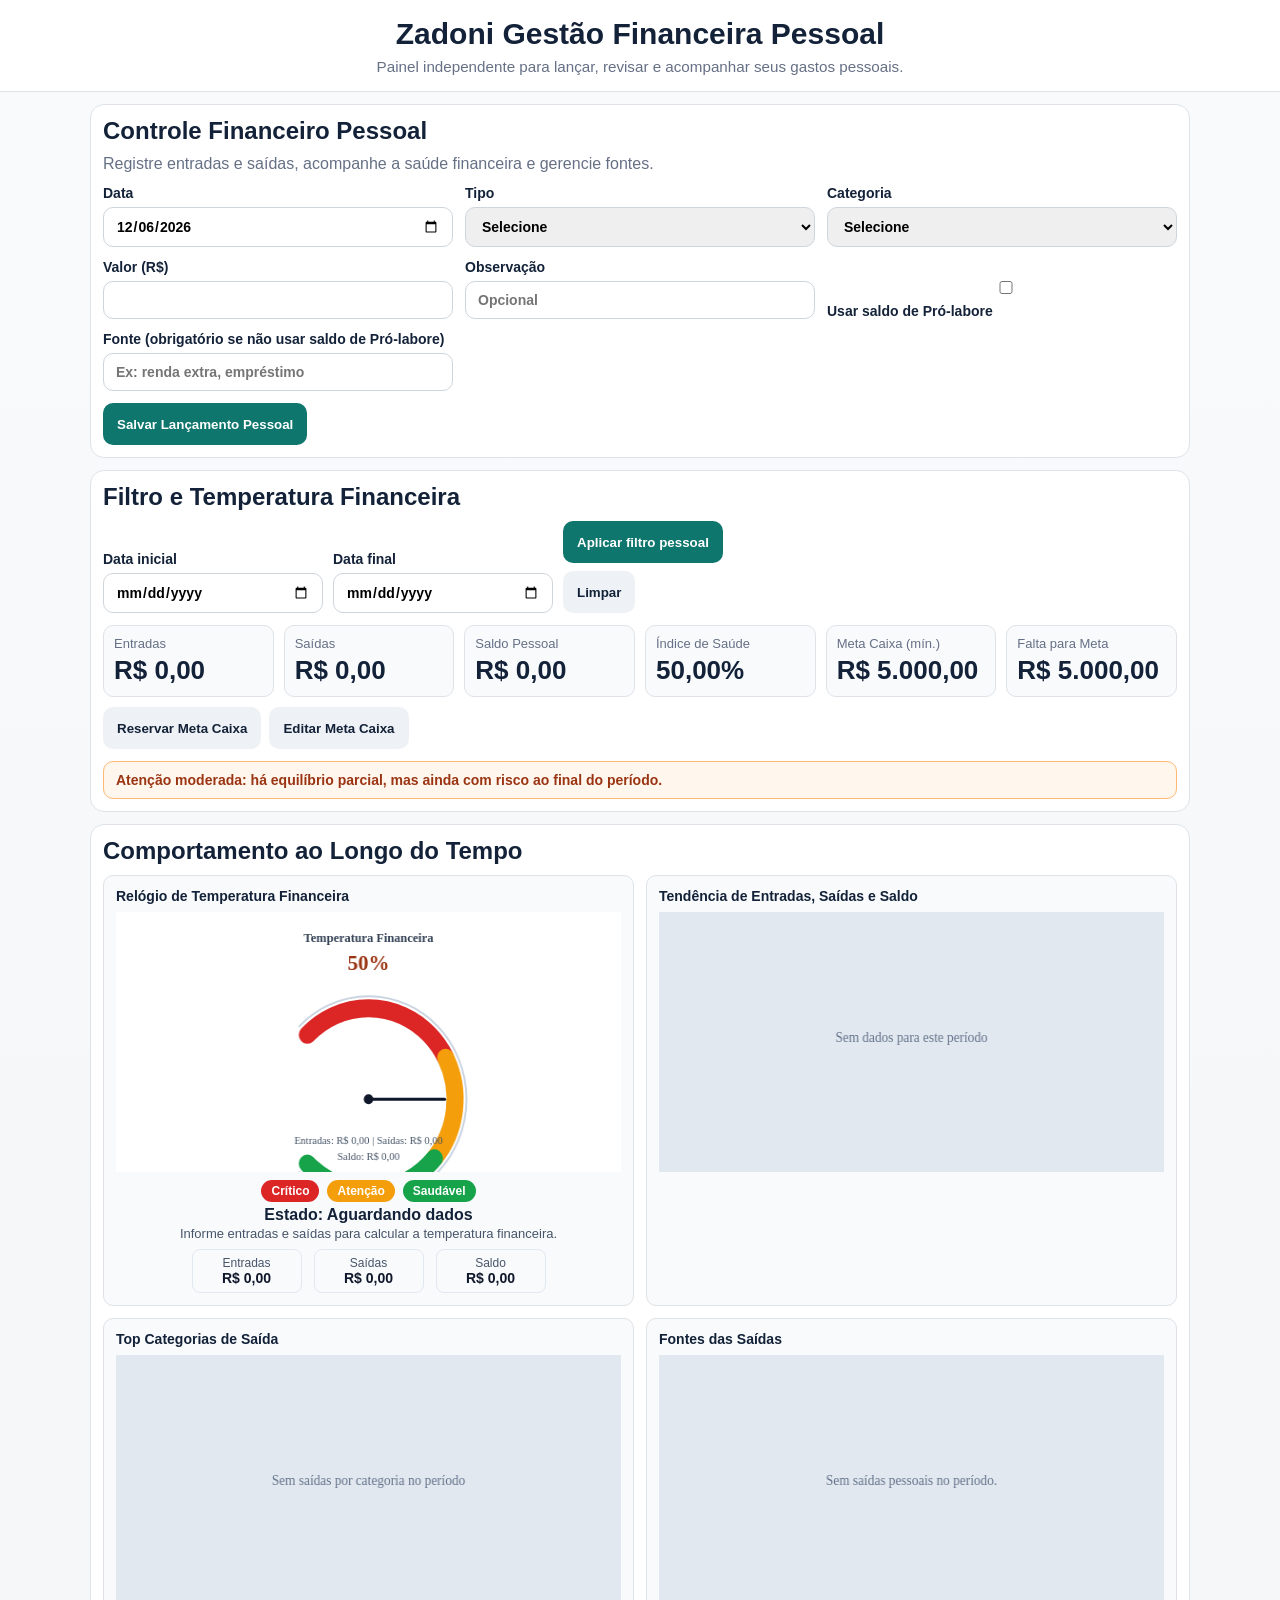
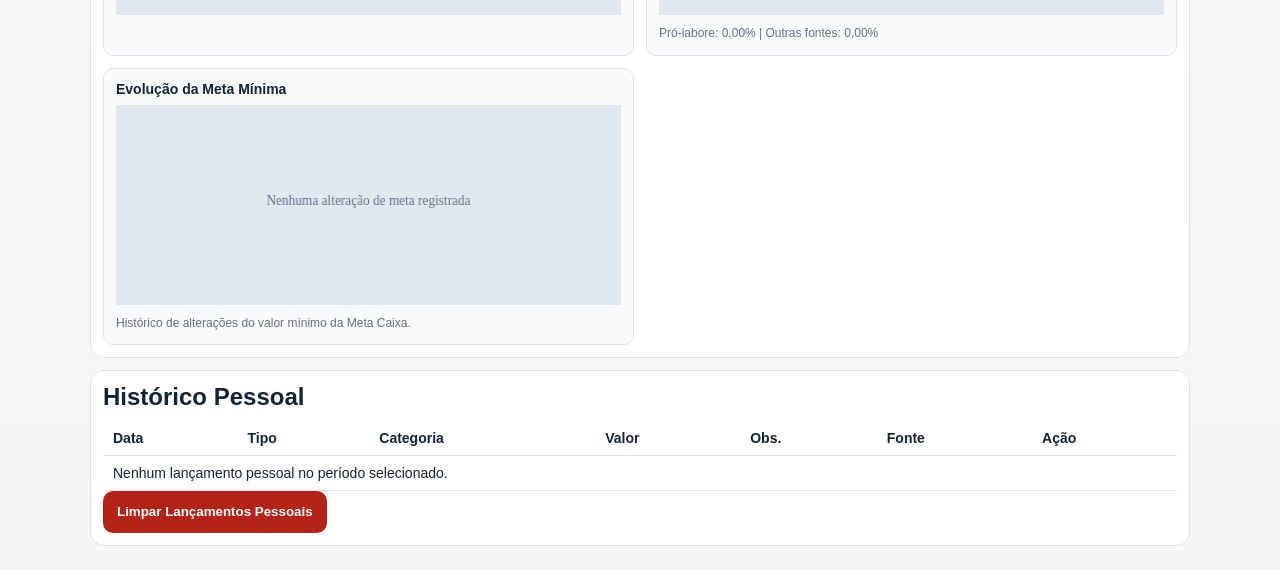
==== docs/index.html @ 17127ddf "Add new expense categories" ====
<!DOCTYPE html>
<html lang="pt-BR">
<head>
  <meta charset="UTF-8" />
  <meta name="viewport" content="width=device-width, initial-scale=1.0" />
  <title>Zadoni Gestão Financeira Pessoal</title>
  <link rel="stylesheet" href="style.css" />
  <script src="modules/calc.js" defer></script>
  <script src="modules/data.js" defer></script>
  <script src="modules/ui.js" defer></script>
  <script src="app.js" defer></script>
</head>
<body>
  <header class="topbar no-print">
    <h1>Zadoni Gestão Financeira Pessoal</h1>
    <p>Painel independente para lançar, revisar e acompanhar seus gastos pessoais.</p>
  </header>

  <main class="container">
    <section class="screen is-active" data-screen="personal">
      <section class="card">
        <h2>Controle Financeiro Pessoal</h2>
        <p class="muted">Registre entradas e saídas, acompanhe a saúde financeira e gerencie fontes.</p>

        <form id="personalForm" class="grid">
          <label>
            Data
            <input type="date" id="personalDate" required />
          </label>
          <label>
            Tipo
            <select id="personalType" required>
              <option value="">Selecione</option>
              <option value="entry">Entrada</option>
              <option value="exit">Saída</option>
            </select>
          </label>
          <label>
            Categoria
            <select id="personalCategory" required>
              <option value="">Selecione</option>
              <option value="Renda">Renda</option>
              <option value="Alimentação">Alimentação</option>
              <option value="Transporte">Transporte</option>
              <option value="Moradia">Moradia</option>
              <option value="Saúde">Saúde</option>
              <option value="Educação">Educação</option>
              <option value="Lazer">Lazer</option>
              <option value="Dívidas">Dívidas</option>
              <option value="Recompra para negócio">Recompra para negócio</option>
              <option value="Roupas">Roupas</option>
              <option value="Beleza">Beleza</option>
              <option value="Cuidados pessoais">Cuidados pessoais</option>
              <option value="Outros">Outros</option>
            </select>
          </label>
          <label>
            Valor (R$)
            <input type="number" id="personalAmount" min="0.01" step="0.01" required />
          </label>
          <label>
            Observação
            <input type="text" id="personalNotes" placeholder="Opcional" />
          </label>
          <label class="inline">
            <input type="checkbox" id="personalUseBusinessFunds" />
            <span>Usar saldo de Pró-labore</span>
          </label>
          <label>
            Fonte (obrigatório se não usar saldo de Pró-labore)
            <input type="text" id="personalFundingSource" placeholder="Ex: renda extra, empréstimo" />
          </label>
          <div class="actions">
            <button type="submit" id="personalSubmitBtn">Salvar Lançamento Pessoal</button>
            <button type="button" id="personalCancelEdit" class="ghost" hidden>Cancelar edição</button>
          </div>
        </form>
      </section>

      <section class="card">
        <h2>Filtro e Temperatura Financeira</h2>
        <div class="filters no-print">
          <label>
            Data inicial
            <input type="date" id="personalFilterStartDate" />
          </label>
          <label>
            Data final
            <input type="date" id="personalFilterEndDate" />
          </label>
          <div class="actions-inline">
            <button type="button" id="personalApplyFilters">Aplicar filtro pessoal</button>
            <button type="button" id="personalClearFilters" class="ghost">Limpar</button>
          </div>
        </div>

        <div class="kpis">
          <article><span>Entradas</span><strong id="personalKpiEntries">R$ 0,00</strong></article>
          <article><span>Saídas</span><strong id="personalKpiExits">R$ 0,00</strong></article>
          <article><span>Saldo Pessoal</span><strong id="personalKpiBalance">R$ 0,00</strong></article>
          <article><span>Índice de Saúde</span><strong id="personalKpiHealth">0,00%</strong></article>
          <article><span>Meta Caixa (mín.)</span><strong id="personalKpiMeta">R$ 5.000,00</strong></article>
          <article><span>Falta para Meta</span><strong id="personalKpiShortage">R$ 0,00</strong></article>
        </div>
        <div class="actions-inline" style="margin-top:10px;">
          <button type="button" id="personalReserveBtn" class="ghost">Reservar Meta Caixa</button>
          <button type="button" id="personalEditMetaBtn" class="ghost">Editar Meta Caixa</button>
        </div>
        <p id="personalTemperatureLabel" class="traffic-light neutral">Temperatura financeira aguardando dados.</p>
      </section>

      <section class="card">
        <h2>Comportamento ao Longo do Tempo</h2>
        <div class="dash-grid">
          <div class="chart-card">
            <h3 class="chart-title">Relógio de Temperatura Financeira</h3>
            <canvas id="personalGaugeChart" height="260"></canvas>
            <div class="gauge-legend">
              <div class="chip chip-red">Crítico</div>
              <div class="chip chip-yellow">Atenção</div>
              <div class="chip chip-green">Saudável</div>
            </div>
            <div class="gauge-status">
              <div id="personalGaugeStatus" class="status-label">Estado: -</div>
              <div id="personalGaugeAdvice" class="status-advice">Aguardando dados.</div>
            </div>
            <div class="gauge-stats">
              <div class="stat-box">
                <span>Entradas</span>
                <strong id="personalGaugeEntries">R$ 0,00</strong>
              </div>
              <div class="stat-box">
                <span>Saídas</span>
                <strong id="personalGaugeExits">R$ 0,00</strong>
              </div>
              <div class="stat-box">
                <span>Saldo</span>
                <strong id="personalGaugeBalance">R$ 0,00</strong>
              </div>
            </div>
          </div>

          <div class="chart-card">
            <h3 class="chart-title">Tendência de Entradas, Saídas e Saldo</h3>
            <canvas id="personalTimelineChart" height="260"></canvas>
          </div>

          <div class="chart-card">
            <h3 class="chart-title">Top Categorias de Saída</h3>
            <canvas id="personalCategoryChart" height="260"></canvas>
          </div>

          <div class="chart-card">
            <h3 class="chart-title">Fontes das Saídas</h3>
            <canvas id="personalFundingChart" height="260"></canvas>
            <p class="chart-note" id="personalFundingNote">Mostra quanto das saídas veio do Pró-labore vs outras fontes.</p>
          </div>

          <div class="chart-card">
            <h3 class="chart-title">Evolução da Meta Mínima</h3>
            <canvas id="personalMetaEvolutionChart" height="200"></canvas>
            <p class="chart-note">Histórico de alterações do valor mínimo da Meta Caixa.</p>
          </div>
        </div>
      </section>

      <section class="card">
        <h2>Histórico Pessoal</h2>
        <div class="table-wrap">
          <table id="personalTable" class="mobile-card-table">
            <thead>
              <tr>
                <th>Data</th>
                <th>Tipo</th>
                <th>Categoria</th>
                <th>Valor</th>
                <th>Obs.</th>
                <th>Fonte</th>
                <th class="no-print">Ação</th>
              </tr>
            </thead>
            <tbody id="personalTableBody">
              <tr><td colspan="7">Nenhum lançamento pessoal cadastrado.</td></tr>
            </tbody>
          </table>
        </div>
        <div class="actions no-print">
          <button type="button" id="clearPersonalTransactions" class="danger">Limpar Lançamentos Pessoais</button>
        </div>
      </section>
    </section>
  </main>
</body>
</html>
---- docs/style.css ----
:root {
  --bg: #f3f5f7;
  --card: #ffffff;
  --text: #132238;
  --muted: #667085;
  --line: #dfe3e8;
  --brand: #0f766e;
  --brand-2: #0b5d57;
  --danger: #b42318;
  --container-max: 1100px;
  --space-1: 8px;
  --space-2: 12px;
  --space-3: 16px;
}

* {
  box-sizing: border-box;
}

html,
body {
  max-width: 100%;
  overflow-x: hidden;
}

body {
  margin: 0;
  font-family: "Segoe UI", Tahoma, sans-serif;
  color: var(--text);
  background: linear-gradient(180deg, #f8fafc 0%, var(--bg) 100%);
  overflow-x: hidden;
}

.topbar {
  background: var(--card);
  border-bottom: 1px solid var(--line);
  padding: var(--space-3) var(--space-2);
  text-align: center;
}

.topbar h1 {
  margin: 0;
  font-size: clamp(1.5rem, 5vw, 1.875rem);
  line-height: 1.2;
  overflow-wrap: anywhere;
}

.topbar p {
  margin: 6px 0 0;
  color: var(--muted);
  font-size: 0.95rem;
  overflow-wrap: anywhere;
}

.topbar-actions {
  margin-top: 10px;
  display: flex;
  justify-content: center;
  gap: 8px;
  flex-wrap: wrap;
}

.ui-mode-status {
  margin: 10px 0 0;
  font-size: 13px;
  font-weight: 700;
}

.tabs {
  width: min(var(--container-max), calc(100% - (var(--space-2) * 2)));
  margin: var(--space-2) auto 0;
  display: flex;
  gap: 8px;
  flex-wrap: wrap;
}

.tab {
  border: 1px solid var(--line);
  background: #fff;
  color: var(--text);
  border-radius: 999px;
  padding: 10px 14px;
  cursor: pointer;
  font-weight: 700;
  min-height: 42px;
  flex: 1 1 140px;
  max-width: 100%;
}

.tab.is-active {
  background: var(--brand);
  border-color: var(--brand);
  color: #fff;
}

.container {
  width: min(var(--container-max), calc(100% - (var(--space-2) * 2)));
  margin: var(--space-2) auto 24px;
}

.screen {
  display: none;
  gap: var(--space-2);
}

.screen.is-active {
  display: grid;
}

.card {
  background: var(--card);
  border: 1px solid var(--line);
  border-radius: 14px;
  padding: var(--space-2);
  min-width: 0;
}

.card h2 {
  margin: 0 0 10px;
}

.muted {
  margin: 0 0 12px;
  color: var(--muted);
}

.grid {
  display: grid;
  grid-template-columns: 1fr;
  gap: 12px;
  align-items: end;
}

label {
  display: flex;
  flex-direction: column;
  gap: 6px;
  font-size: 14px;
  font-weight: 600;
  min-width: 0;
}

input,
select,
textarea {
  font: inherit;
  border: 1px solid #cfd5dc;
  border-radius: 10px;
  padding: 10px 12px;
  width: 100%;
  min-width: 0;
  max-width: 100%;
}

input[readonly] {
  background: #f8fafc;
}

.actions {
  grid-column: 1 / -1;
  display: flex;
  gap: 8px;
  flex-wrap: wrap;
}

.actions-inline {
  display: flex;
  gap: 8px;
  flex-wrap: wrap;
  align-items: end;
}

button {
  border: 0;
  border-radius: 10px;
  padding: 10px 14px;
  font-weight: 700;
  cursor: pointer;
  background: var(--brand);
  color: #fff;
  min-height: 42px;
  max-width: 100%;
  overflow-wrap: anywhere;
}

button:hover {
  background: var(--brand-2);
}

button.ghost {
  background: #eef2f6;
  color: var(--text);
}

button.ghost:hover {
  background: #dde4eb;
}

button.danger {
  background: var(--danger);
}

button.danger:hover {
  background: #8f1b12;
}

.advanced {
  grid-column: 1 / -1;
  border: 1px dashed #c7ced7;
  border-radius: 10px;
  padding: 8px 10px;
}

.advanced summary {
  cursor: pointer;
  font-weight: 700;
}

.advanced-content {
  margin-top: 10px;
  display: grid;
  grid-template-columns: 1fr;
  gap: 10px;
}

.sale-product-panel {
  grid-column: 1 / -1;
  padding: 10px 12px;
  border: 1px solid var(--line);
  border-radius: 10px;
  background: #f8fafc;
}

.sale-product-panel .muted {
  margin: 0;
}

.compact-details {
  margin-top: 8px;
  border: 1px dashed #c7ced7;
  border-radius: 8px;
  padding: 6px 8px;
  white-space: normal;
}

.compact-details summary {
  cursor: pointer;
  font-weight: 700;
  color: #334155;
}

.compact-details p {
  margin: 8px 0 0;
  color: var(--muted);
  line-height: 1.4;
  white-space: normal;
}

.muted-inline {
  color: var(--muted);
  font-size: 12px;
}

.product-name-cell {
  display: block;
  color: #0f172a;
  font-size: 14px;
  line-height: 1.35;
}

.sale-product-cell {
  display: grid;
  gap: 6px;
  white-space: normal;
}

.product-identity-cell {
  align-items: start;
}

.mobile-product-description {
  display: none;
}

.mobile-product-description .compact-details + .compact-details {
  margin-top: 6px;
}

.compact-details.product-description-details,
.compact-details.catalog-description-details {
  margin-top: 0;
  border: 0;
  padding: 0;
  background: transparent;
}

.compact-details.product-description-details summary,
.compact-details.catalog-description-details summary {
  list-style: none;
  display: inline-flex;
  align-items: center;
  gap: 6px;
  border-radius: 999px;
  border: 1px solid #cbd5e1;
  background: #f8fafc;
  color: #334155;
  font-size: 12px;
  font-weight: 700;
  padding: 4px 10px;
}

.compact-details.product-description-details summary::-webkit-details-marker,
.compact-details.catalog-description-details summary::-webkit-details-marker {
  display: none;
}

.compact-details.product-description-details summary::after,
.compact-details.catalog-description-details summary::after {
  content: '▾';
  font-size: 11px;
  line-height: 1;
  transition: transform 180ms ease;
}

.compact-details.product-description-details[open] summary::after,
.compact-details.catalog-description-details[open] summary::after {
  transform: rotate(180deg);
}

.compact-details.product-description-details p,
.compact-details.catalog-description-details p {
  margin-top: 8px;
  padding: 8px 10px;
  border-radius: 8px;
  border: 1px solid #dbe5ee;
  background: #f8fafc;
  color: #334155;
}

.filters {
  display: grid;
  grid-template-columns: 1fr;
  gap: 10px;
  align-items: end;
  margin-bottom: 12px;
}

.kpis {
  display: grid;
  grid-template-columns: 1fr;
  gap: 10px;
}

.kpis article {
  background: #f8fafc;
  border: 1px solid var(--line);
  border-radius: 10px;
  padding: 10px;
}

.kpis span {
  display: block;
  color: var(--muted);
  font-size: 13px;
}

.kpis strong {
  display: block;
  margin-top: 4px;
  font-size: clamp(1.25rem, 5vw, 1.625rem);
  line-height: 1.2;
}

.kpi-focus {
  background: #ecfeff;
  border-left: 4px solid var(--brand);
}

.decision-grid,
.rank-grid {
  display: grid;
  grid-template-columns: 1fr;
  gap: 10px;
}

.decision-grid {
  margin-bottom: 12px;
}

.decision-card,
.rank-panel {
  background: #f8fafc;
  border: 1px solid var(--line);
  border-radius: 10px;
  padding: 12px;
  min-width: 0;
}

.decision-card span {
  display: block;
  color: var(--muted);
  font-size: 13px;
  font-weight: 700;
}

.decision-card strong {
  display: block;
  margin-top: 5px;
  font-size: 1.2rem;
  line-height: 1.25;
}

.decision-card p {
  margin: 8px 0 0;
  color: #334155;
  line-height: 1.45;
}

.rank-panel h3 {
  margin: 0 0 10px;
  font-size: 1rem;
}

.rank-list {
  margin: 0;
  padding-left: 20px;
}

.rank-list li {
  padding: 8px 0;
  border-top: 1px solid #e6ebf0;
}

.rank-list li:first-child {
  border-top: 0;
  padding-top: 0;
}

.rank-list strong,
.rank-list span {
  display: block;
}

.rank-list span {
  color: var(--muted);
  font-size: 13px;
  margin-top: 2px;
}

.partner-goals {
  display: grid;
  grid-template-columns: 1fr;
  gap: 10px;
}

.partner-card {
  background: #f8fafc;
  border: 1px solid var(--line);
  border-radius: 10px;
  padding: 12px;
}

.partner-card header {
  display: flex;
  align-items: center;
  justify-content: space-between;
  gap: 8px;
  margin-bottom: 8px;
  flex-wrap: wrap;
}

.partner-card header span {
  color: var(--muted);
  font-size: 13px;
}

.goal-bar {
  width: 100%;
  height: 12px;
  border-radius: 999px;
  background: #e6ebf1;
  overflow: hidden;
}

.goal-bar span {
  display: block;
  height: 100%;
  width: 0%;
  background: linear-gradient(90deg, #0f766e 0%, #22c55e 100%);
  transition: width 200ms ease-in-out;
}

.goal-msg {
  margin: 8px 0 0;
  font-size: 13px;
  color: var(--muted);
}

.goal-msg.done {
  color: #166534;
  font-weight: 700;
}

.motivation {
  margin: 0 0 12px;
  padding: 10px 12px;
  border-radius: 10px;
  border: 1px solid var(--line);
  background: #f8fafc;
  color: var(--muted);
  font-size: 14px;
}

.motivation.warn {
  background: #fff4ed;
  border-color: #fdba74;
  color: #9a3412;
}

.motivation.ok {
  background: #ecfdf3;
  border-color: #86efac;
  color: #166534;
}

.channel-grid {
  display: grid;
  grid-template-columns: 1fr;
  gap: 12px;
}

.pie-wrap {
  background: #f8fafc;
  border: 1px solid var(--line);
  border-radius: 10px;
  padding: 12px;
  display: grid;
  gap: 10px;
  justify-items: center;
}

.pie-svg {
  width: min(220px, 100%);
  aspect-ratio: 1 / 1;
}

.pie-center-text {
  font-size: 0.24rem;
  fill: var(--muted);
  font-weight: 700;
}

.pie-legend {
  margin: 0;
  padding: 0;
  width: 100%;
  list-style: none;
  display: grid;
  gap: 6px;
}

.pie-legend li {
  display: flex;
  align-items: center;
  gap: 8px;
  font-size: 13px;
  color: var(--text);
}

.dot {
  width: 10px;
  height: 10px;
  border-radius: 999px;
  flex: 0 0 10px;
}

.dash-grid {
  display: grid;
  grid-template-columns: 1fr;
  gap: 12px;
}

.chart-card {
  background: #f8fafc;
  border: 1px solid var(--line);
  border-radius: 10px;
  padding: 12px;
}

.chart-title {
  margin: 0 0 8px;
  font-size: 14px;
}

canvas {
  width: 100%;
  display: block;
}

.chart-note {
  margin: 10px 0 0;
  font-size: 12px;
  color: var(--muted);
  line-height: 1.45;
}

.personal-type {
  display: inline-block;
  padding: 2px 8px;
  border-radius: 999px;
  font-size: 12px;
  font-weight: 700;
}

.personal-type.entry {
  background: #ecfdf3;
  color: #166534;
}

.personal-type.exit {
  background: #fef2f2;
  color: #991b1b;
}

.traffic-light {
  margin: 12px 0 0;
  padding: 10px 12px;
  border-radius: 10px;
  border: 1px solid var(--line);
  font-size: 14px;
  font-weight: 600;
}

.traffic-light.neutral {
  background: #f8fafc;
  color: var(--muted);
}

.traffic-light.green {
  background: #ecfdf3;
  border-color: #86efac;
  color: #166534;
}

.traffic-light.yellow {
  background: #fff7ed;
  border-color: #fdba74;
  color: #9a3412;
}

.traffic-light.red {
  background: #fef2f2;
  border-color: #fca5a5;
  color: #991b1b;
}

.daily-status {
  margin: 0 0 10px;
  padding: 10px 12px;
  border-radius: 10px;
  border: 1px solid #cbd5e1;
  font-weight: 700;
}

.daily-status.neutral {
  background: #f8fafc;
  color: #334155;
}

.daily-status.green {
  background: #ecfdf3;
  border-color: #86efac;
  color: #166534;
}

.daily-status.yellow {
  background: #fff7ed;
  border-color: #fdba74;
  color: #9a3412;
}

.daily-status.red {
  background: #fef2f2;
  border-color: #fca5a5;
  color: #991b1b;
}

.daily-checklist-list {
  display: grid;
  gap: 10px;
  margin: 0 0 12px;
}

.daily-check-item {
  border: 1px solid #dbe5ee;
  border-radius: 10px;
  background: #f8fafc;
  padding: 10px 12px;
}

.daily-check-item header {
  display: flex;
  align-items: center;
  justify-content: space-between;
  gap: 8px;
  flex-wrap: wrap;
  margin-bottom: 6px;
}

.daily-check-item p {
  margin: 3px 0 0;
  font-size: 13px;
  color: #334155;
}

.daily-check-item.ok {
  border-color: #86efac;
}

.daily-check-item.warning {
  border-color: #fdba74;
  background: #fff7ed;
}

.daily-check-item.error {
  border-color: #fca5a5;
  background: #fef2f2;
}

.daily-pill {
  display: inline-block;
  padding: 3px 10px;
  border-radius: 999px;
  font-size: 12px;
  font-weight: 700;
}

.daily-pill.neutral {
  background: #e2e8f0;
  color: #334155;
}

.daily-pill.ok {
  background: #dcfce7;
  color: #166534;
}

.daily-pill.warning {
  background: #ffedd5;
  color: #9a3412;
}

.daily-pill.error {
  background: #fee2e2;
  color: #991b1b;
}

.daily-bank-flag {
  display: inline-block;
  padding: 3px 10px;
  border-radius: 999px;
  font-size: 12px;
  font-weight: 700;
}

.daily-bank-flag.ok {
  background: #dcfce7;
  color: #166534;
}

.daily-bank-flag.warn {
  background: #fee2e2;
  color: #991b1b;
}

.gauge-legend {
  display: flex;
  justify-content: center;
  gap: 8px;
  margin: 8px 0 4px;
  flex-wrap: wrap;
}

.chip {
  display: inline-block;
  padding: 4px 10px;
  border-radius: 999px;
  font-size: 12px;
  font-weight: 600;
  color: #fff;
}

.chip-red { background: #dc2626; }
.chip-yellow { background: #f59e0b; }
.chip-green { background: #16a34a; }

.gauge-status {
  text-align: center;
  margin: 4px 0 8px;
}

.status-label {
  font-weight: 700;
  margin-bottom: 2px;
}

.status-label.critical { color: #dc2626; }
.status-label.warning { color: #f59e0b; }
.status-label.ok { color: #16a34a; }

.status-advice {
  font-size: 13px;
  color: #475569;
}

.gauge-stats {
  display: flex;
  justify-content: center;
  gap: 12px;
  flex-wrap: wrap;
  margin-top: 8px;
}

.gauge-stats .stat-box {
  background: #f8fafc;
  border: 1px solid #e2e8f0;
  border-radius: 8px;
  padding: 6px 10px;
  min-width: 110px;
  text-align: center;
}

.gauge-stats span {
  display: block;
  font-size: 12px;
  color: #475569;
}

.gauge-stats strong {
  display: block;
  font-size: 14px;
  color: #0f172a;
}

.table-wrap {
  width: 100%;
  overflow-x: auto;
  -webkit-overflow-scrolling: touch;
}

table {
  width: 100%;
  border-collapse: collapse;
  min-width: 100%;
  table-layout: fixed;
}

th,
td {
  border-bottom: 1px solid var(--line);
  padding: 9px 10px;
  text-align: left;
  font-size: 13px;
  word-break: break-word;
  overflow-wrap: anywhere;
  vertical-align: top;
}

th {
  white-space: nowrap;
  overflow-wrap: normal;
}

@media (max-width: 520px) {
  table {
    min-width: 520px;
    table-layout: auto;
  }

  th,
  td {
    padding: 8px 6px;
    font-size: 12px;
  }

  #personalTable {
    min-width: 460px;
  }

  #personalTable th:nth-child(5),
  #personalTable td:nth-child(5),
  #personalTable th:nth-child(6),
  #personalTable td:nth-child(6) {
    display: none;
  }

  .mobile-product-description {
    display: grid;
    gap: 6px;
  }

  .product-name-cell {
    font-size: 13px;
    line-height: 1.4;
  }

  .compact-details.product-description-details summary,
  .compact-details.catalog-description-details summary {
    font-size: 11px;
    padding: 4px 8px;
  }
}

@media (min-width: 480px) {
  .kpis {
    grid-template-columns: repeat(2, minmax(0, 1fr));
  }
}

@media (min-width: 768px) {
  .topbar {
    padding: 16px;
  }

  .tabs,
  .container {
    width: min(var(--container-max), 96%);
  }

  .grid {
    grid-template-columns: repeat(2, minmax(0, 1fr));
  }

  .filters {
    grid-template-columns: repeat(3, minmax(160px, 220px)) 1fr;
  }

  .kpis {
    grid-template-columns: repeat(auto-fit, minmax(150px, 1fr));
  }

  .dash-grid {
    grid-template-columns: repeat(2, minmax(0, 1fr));
  }

  table {
    min-width: 640px;
    table-layout: auto;
  }

  th,
  td {
    font-size: 14px;
    white-space: nowrap;
    word-break: normal;
    overflow-wrap: normal;
  }
}

@media (min-width: 1024px) {
  .grid {
    grid-template-columns: repeat(3, minmax(0, 1fr));
  }

  table {
    min-width: 880px;
  }
}

.help-cta {
  margin-top: 8px;
  border: 1px solid #0ea5e9;
  background: #e0f2fe;
  color: #0c4a6e;
  border-radius: 999px;
  padding: 8px 14px;
  font-weight: 700;
}

.help-modal {
  position: fixed;
  inset: 0;
  background: rgba(15, 23, 42, 0.55);
  display: none;
  z-index: 50;
  padding: 18px;
}
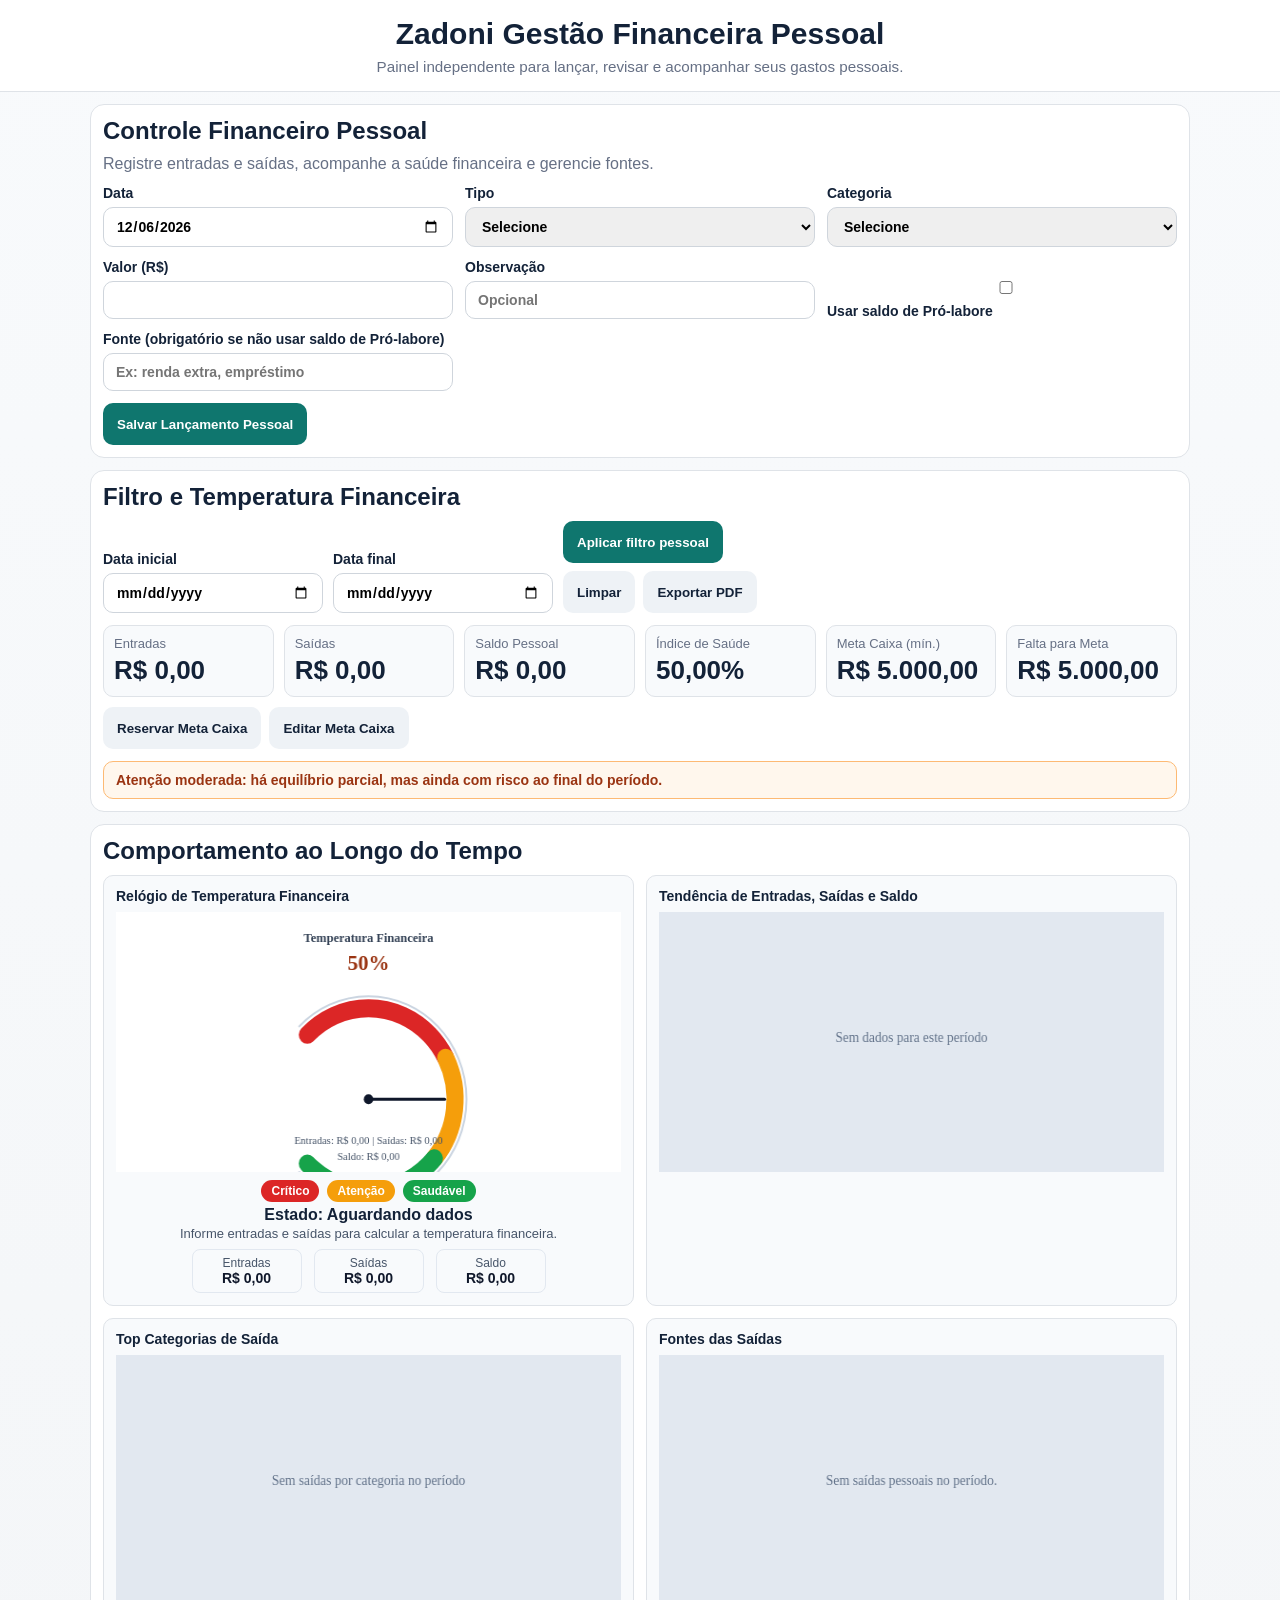
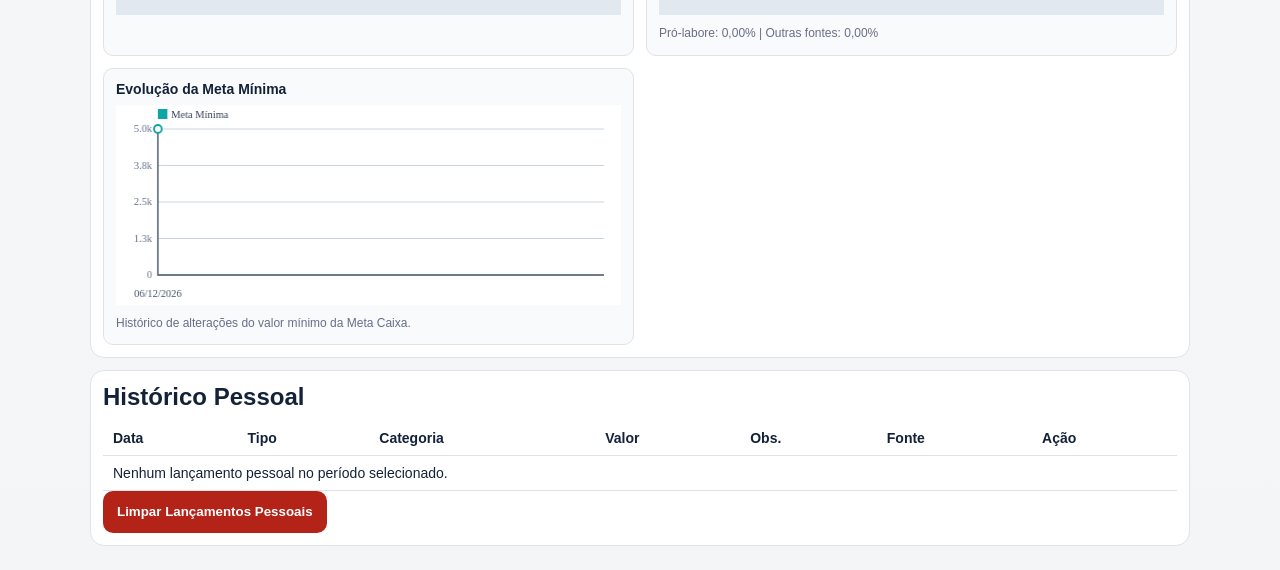
==== commit 5b6ff4ef: "Add paid traffic category and PDF reports" ====
--- a/docs/index.html
+++ b/docs/index.html
@@ -18,7 +18,13 @@
 
   <main class="container">
     <section class="screen is-active" data-screen="personal">
-      <section class="card">
+      <section class="report-heading print-only">
+        <h1>Relatório Financeiro Pessoal</h1>
+        <p id="reportPeriodLabel">Período: todos os lançamentos</p>
+        <p id="reportGeneratedAt">Gerado em: -</p>
+      </section>
+
+      <section class="card no-print">
         <h2>Controle Financeiro Pessoal</h2>
         <p class="muted">Registre entradas e saídas, acompanhe a saúde financeira e gerencie fontes.</p>
 
@@ -48,6 +54,7 @@
               <option value="Lazer">Lazer</option>
               <option value="Dívidas">Dívidas</option>
               <option value="Recompra para negócio">Recompra para negócio</option>
+              <option value="Tráfego pago">Tráfego pago</option>
               <option value="Roupas">Roupas</option>
               <option value="Beleza">Beleza</option>
               <option value="Cuidados pessoais">Cuidados pessoais</option>
@@ -91,6 +98,7 @@
           <div class="actions-inline">
             <button type="button" id="personalApplyFilters">Aplicar filtro pessoal</button>
             <button type="button" id="personalClearFilters" class="ghost">Limpar</button>
+            <button type="button" id="exportReportPdf" class="ghost">Exportar PDF</button>
           </div>
         </div>
 
--- a/docs/style.css
+++ b/docs/style.css
@@ -604,6 +604,27 @@
   line-height: 1.45;
 }
 
+.print-only {
+  display: none;
+}
+
+.report-heading {
+  margin-bottom: 12px;
+  border-bottom: 2px solid var(--brand);
+  padding-bottom: 10px;
+}
+
+.report-heading h1 {
+  margin: 0 0 6px;
+  font-size: 1.4rem;
+}
+
+.report-heading p {
+  margin: 2px 0;
+  color: #475569;
+  font-size: 12px;
+}
+
 .personal-type {
   display: inline-block;
   padding: 2px 8px;
@@ -985,3 +1006,87 @@
   z-index: 50;
   padding: 18px;
 }
+
+@media print {
+  @page {
+    size: A4;
+    margin: 12mm;
+  }
+
+  * {
+    box-shadow: none !important;
+  }
+
+  html,
+  body {
+    background: #ffffff !important;
+    color: #0f172a;
+    overflow: visible;
+  }
+
+  .no-print {
+    display: none !important;
+  }
+
+  .print-only {
+    display: block !important;
+  }
+
+  .container {
+    width: 100%;
+    margin: 0;
+  }
+
+  .screen,
+  .screen.is-active {
+    display: block;
+  }
+
+  .card,
+  .chart-card,
+  .kpis article {
+    background: #ffffff;
+    border-color: #cbd5e1;
+    break-inside: avoid;
+    page-break-inside: avoid;
+  }
+
+  .card {
+    margin-bottom: 10px;
+    border-radius: 8px;
+  }
+
+  .dash-grid,
+  .kpis {
+    grid-template-columns: repeat(2, minmax(0, 1fr));
+  }
+
+  canvas {
+    max-height: 190px;
+  }
+
+  .table-wrap {
+    overflow: visible;
+  }
+
+  table {
+    min-width: 0;
+    table-layout: auto;
+  }
+
+  th,
+  td {
+    font-size: 10px;
+    padding: 6px;
+    white-space: normal;
+  }
+
+  details summary {
+    display: none !important;
+  }
+
+  details,
+  details p {
+    display: block !important;
+  }
+}
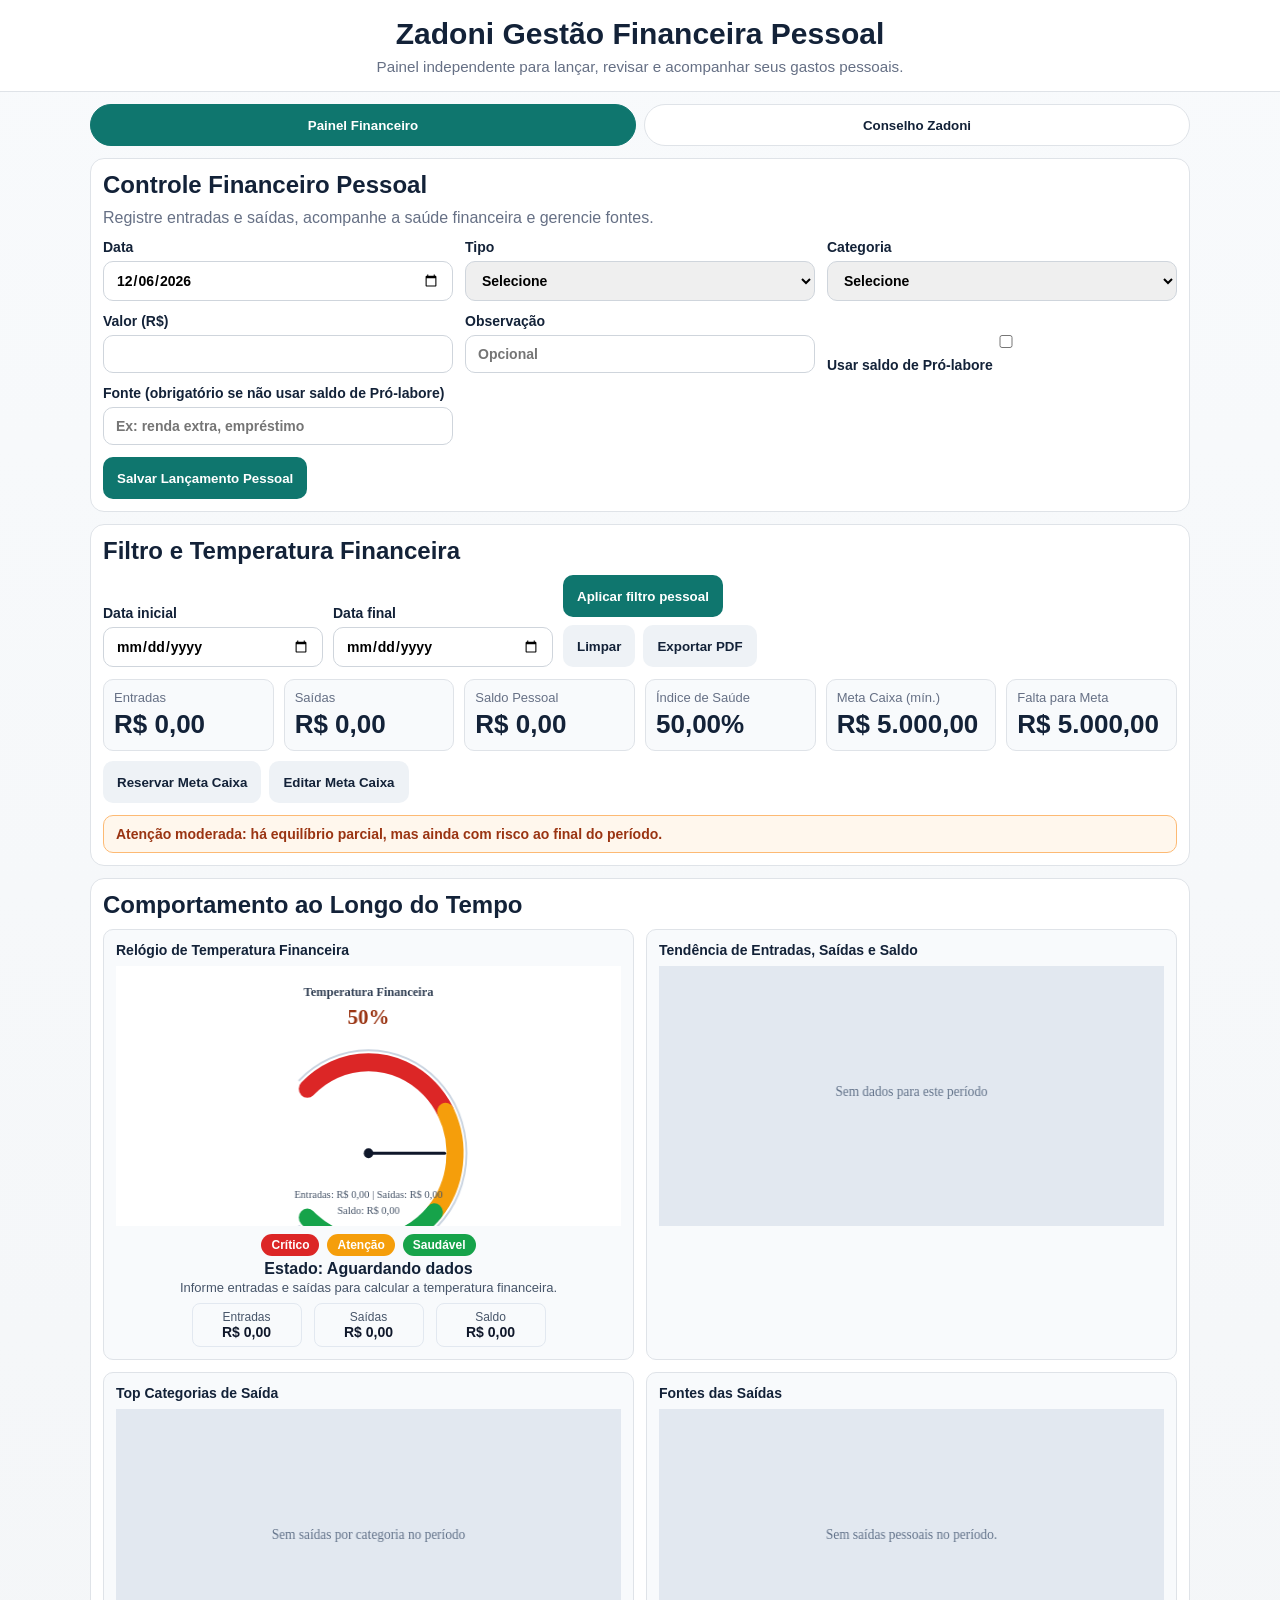
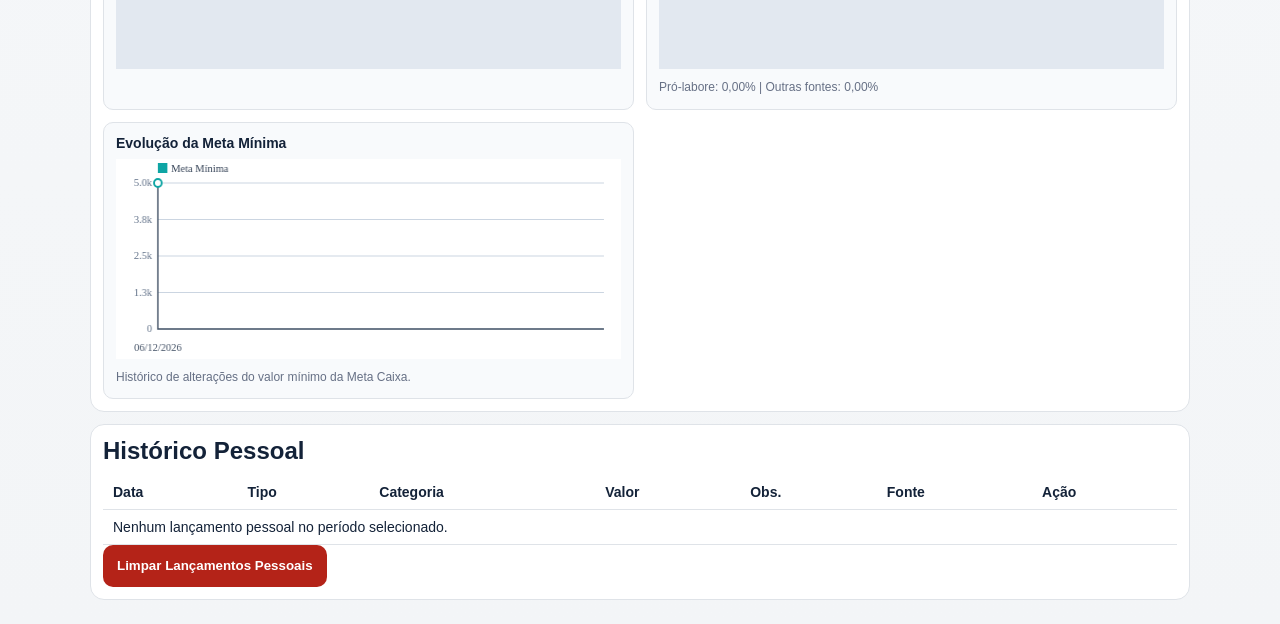
==== commit 1380f67c: "Add dynamic prosperity guidance tab" ====
--- a/docs/index.html
+++ b/docs/index.html
@@ -16,6 +16,11 @@
     <p>Painel independente para lançar, revisar e acompanhar seus gastos pessoais.</p>
   </header>
 
+  <nav class="tabs no-print" aria-label="Navegação principal">
+    <button type="button" class="tab is-active" data-tab-target="personal">Painel Financeiro</button>
+    <button type="button" class="tab" data-tab-target="prosperity">Conselho Zadoni</button>
+  </nav>
+
   <main class="container">
     <section class="screen is-active" data-screen="personal">
       <section class="report-heading print-only">
@@ -58,6 +63,10 @@
               <option value="Roupas">Roupas</option>
               <option value="Beleza">Beleza</option>
               <option value="Cuidados pessoais">Cuidados pessoais</option>
+              <option value="Dízimos">Dízimos</option>
+              <option value="Investimentos">Investimentos</option>
+              <option value="Doações">Doações</option>
+              <option value="Oferta">Oferta</option>
               <option value="Outros">Outros</option>
             </select>
           </label>
@@ -197,6 +206,58 @@
         </div>
       </section>
     </section>
+
+    <section class="screen" data-screen="prosperity">
+      <section class="card wisdom-hero">
+        <div>
+          <span id="wisdomStatusPill" class="wisdom-pill neutral">Aguardando leitura</span>
+          <h2>Conselho Financeiro Zadoni</h2>
+          <p id="wisdomSummary">Registre entradas e saídas para receber uma orientação financeira dinâmica.</p>
+        </div>
+        <div class="wisdom-score">
+          <span>Temperatura</span>
+          <strong id="wisdomScore">0%</strong>
+        </div>
+      </section>
+
+      <section class="advice-grid">
+        <article class="advice-card">
+          <span>Próxima ação</span>
+          <strong id="wisdomNextAction">Registrar o mês atual</strong>
+          <p id="wisdomNextActionDetail">A clareza vem antes da decisão.</p>
+        </article>
+        <article class="advice-card">
+          <span>Pacto do casal</span>
+          <strong id="wisdomCouplePact">Conversa semanal de 20 minutos</strong>
+          <p id="wisdomCouplePactDetail">Decidam juntos, sem culpa e sem improviso.</p>
+        </article>
+        <article class="advice-card">
+          <span>Princípio do mês</span>
+          <strong id="wisdomPrinciple">Ordem antes de expansão</strong>
+          <p id="wisdomPrincipleDetail">Prosperidade sustentável nasce de limites claros.</p>
+        </article>
+      </section>
+
+      <section class="card">
+        <h2>Alertas Dinâmicos</h2>
+        <div id="wisdomAlerts" class="wisdom-list">
+          <article class="wisdom-item neutral">
+            <strong>Aguardando dados</strong>
+            <p>Os alertas aparecem conforme os lançamentos do período selecionado.</p>
+          </article>
+        </div>
+      </section>
+
+      <section class="card">
+        <h2>Mapa de Prioridades</h2>
+        <div id="wisdomPriorities" class="priority-list"></div>
+      </section>
+
+      <section class="card">
+        <h2>Leitura Judaica da Prosperidade</h2>
+        <div id="wisdomPrinciples" class="principles-grid"></div>
+      </section>
+    </section>
   </main>
 </body>
 </html>
--- a/docs/style.css
+++ b/docs/style.css
@@ -625,6 +625,156 @@
   font-size: 12px;
 }
 
+.wisdom-hero {
+  display: flex;
+  justify-content: space-between;
+  align-items: center;
+  gap: 16px;
+  flex-wrap: wrap;
+  border-left: 4px solid var(--brand);
+}
+
+.wisdom-hero h2 {
+  margin: 8px 0 6px;
+}
+
+.wisdom-hero p {
+  margin: 0;
+  color: #334155;
+  line-height: 1.5;
+}
+
+.wisdom-pill {
+  display: inline-flex;
+  align-items: center;
+  border-radius: 999px;
+  padding: 5px 10px;
+  font-size: 12px;
+  font-weight: 800;
+}
+
+.wisdom-pill.neutral,
+.wisdom-item.neutral {
+  background: #f1f5f9;
+  border-color: #cbd5e1;
+  color: #334155;
+}
+
+.wisdom-pill.ok,
+.wisdom-item.ok {
+  background: #ecfdf3;
+  border-color: #86efac;
+  color: #166534;
+}
+
+.wisdom-pill.warning,
+.wisdom-item.warning {
+  background: #fff7ed;
+  border-color: #fdba74;
+  color: #9a3412;
+}
+
+.wisdom-pill.critical,
+.wisdom-item.critical {
+  background: #fef2f2;
+  border-color: #fca5a5;
+  color: #991b1b;
+}
+
+.wisdom-score {
+  min-width: 150px;
+  border: 1px solid var(--line);
+  border-radius: 10px;
+  padding: 12px;
+  text-align: center;
+  background: #f8fafc;
+}
+
+.wisdom-score span {
+  display: block;
+  color: var(--muted);
+  font-size: 12px;
+  font-weight: 700;
+}
+
+.wisdom-score strong {
+  display: block;
+  margin-top: 3px;
+  font-size: 2rem;
+  line-height: 1;
+}
+
+.advice-grid,
+.principles-grid {
+  display: grid;
+  grid-template-columns: 1fr;
+  gap: 12px;
+}
+
+.advice-card,
+.wisdom-item,
+.priority-item {
+  border: 1px solid var(--line);
+  border-radius: 10px;
+  padding: 12px;
+  background: #ffffff;
+}
+
+.advice-card span {
+  display: block;
+  color: var(--muted);
+  font-size: 12px;
+  font-weight: 800;
+}
+
+.advice-card strong,
+.wisdom-item strong,
+.priority-item strong {
+  display: block;
+  margin-top: 4px;
+  color: #0f172a;
+  line-height: 1.3;
+}
+
+.advice-card p,
+.wisdom-item p,
+.priority-item p {
+  margin: 7px 0 0;
+  color: #334155;
+  font-size: 13px;
+  line-height: 1.45;
+}
+
+.wisdom-list,
+.priority-list {
+  display: grid;
+  gap: 10px;
+}
+
+.wisdom-item {
+  border-left-width: 4px;
+}
+
+.priority-item {
+  display: grid;
+  grid-template-columns: auto 1fr;
+  gap: 10px;
+  align-items: start;
+  background: #f8fafc;
+}
+
+.priority-item > span {
+  display: inline-flex;
+  align-items: center;
+  justify-content: center;
+  width: 30px;
+  height: 30px;
+  border-radius: 999px;
+  background: var(--brand);
+  color: #fff;
+  font-weight: 800;
+}
+
 .personal-type {
   display: inline-block;
   padding: 2px 8px;
@@ -964,6 +1114,11 @@
     grid-template-columns: repeat(2, minmax(0, 1fr));
   }
 
+  .advice-grid,
+  .principles-grid {
+    grid-template-columns: repeat(3, minmax(0, 1fr));
+  }
+
   table {
     min-width: 640px;
     table-layout: auto;
@@ -1044,7 +1199,10 @@
 
   .card,
   .chart-card,
-  .kpis article {
+  .kpis article,
+  .advice-card,
+  .wisdom-item,
+  .priority-item {
     background: #ffffff;
     border-color: #cbd5e1;
     break-inside: avoid;
@@ -1057,6 +1215,8 @@
   }
 
   .dash-grid,
+  .advice-grid,
+  .principles-grid,
   .kpis {
     grid-template-columns: repeat(2, minmax(0, 1fr));
   }
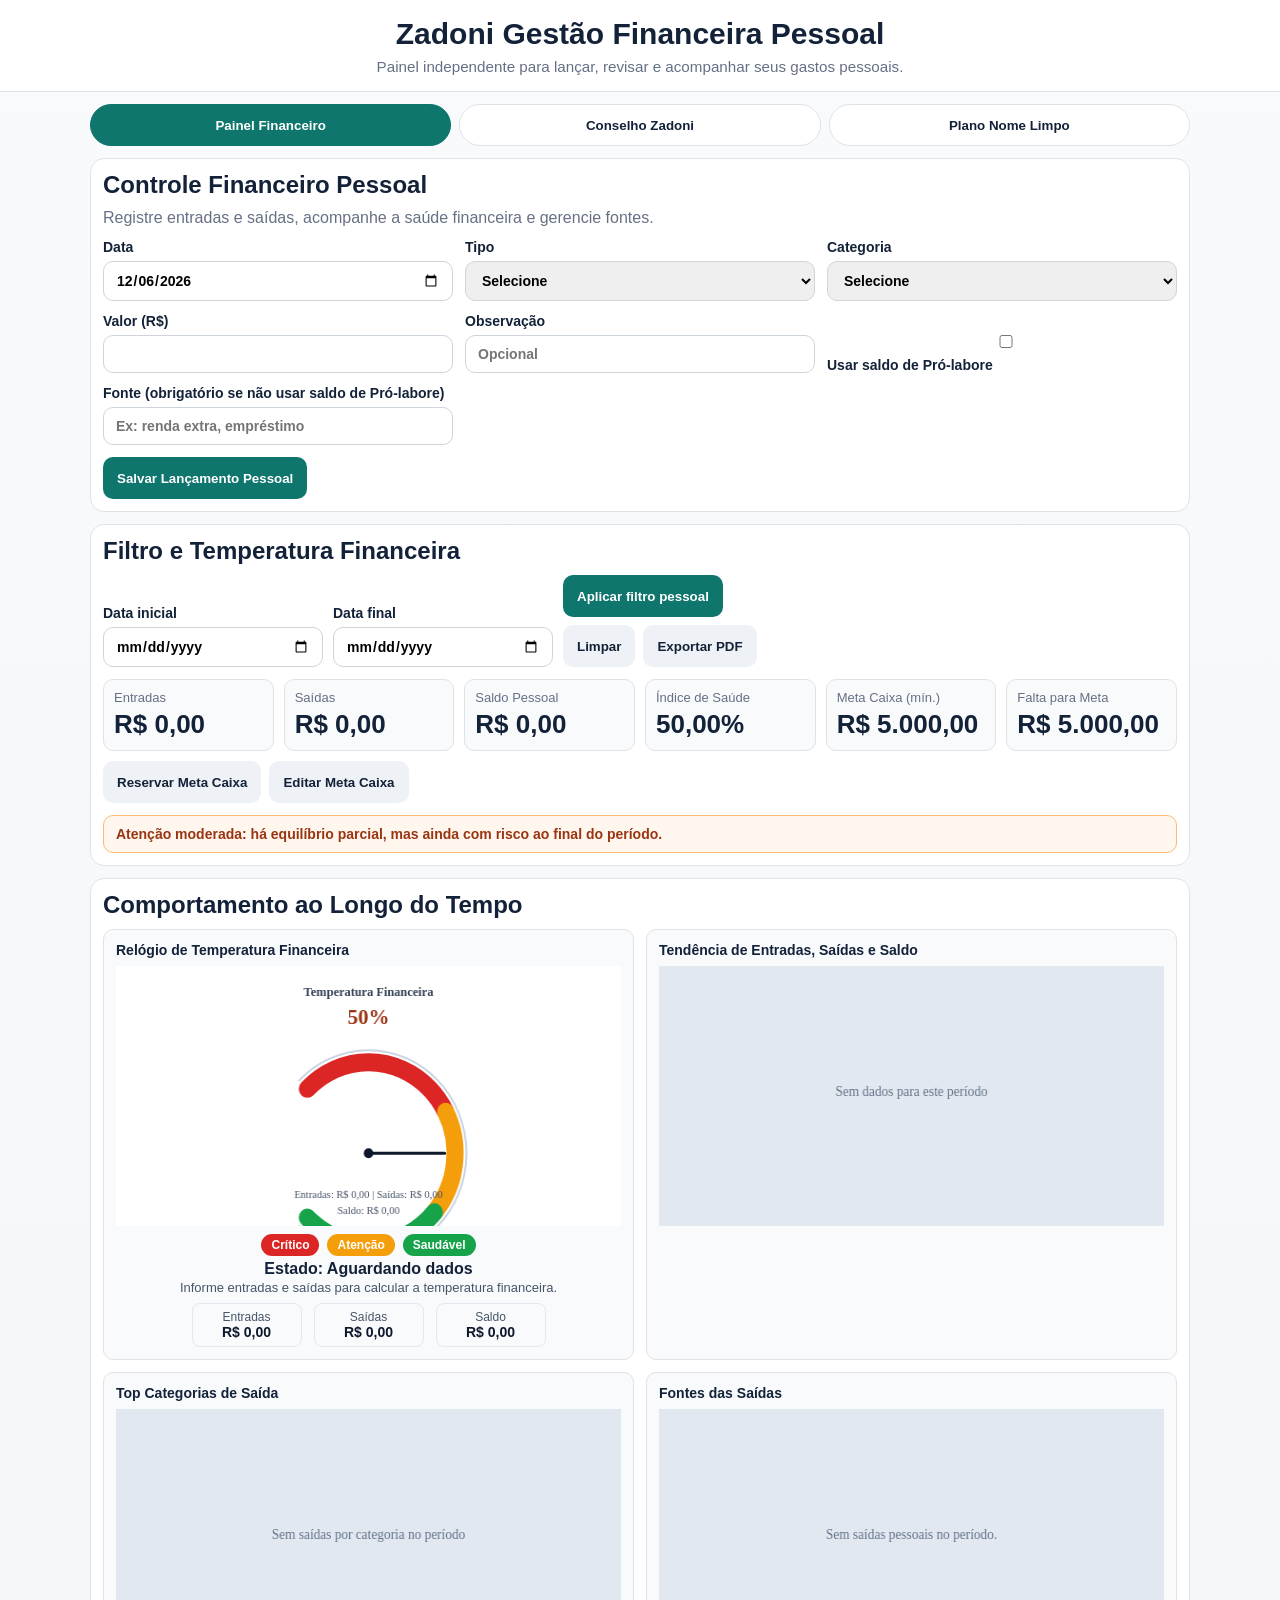
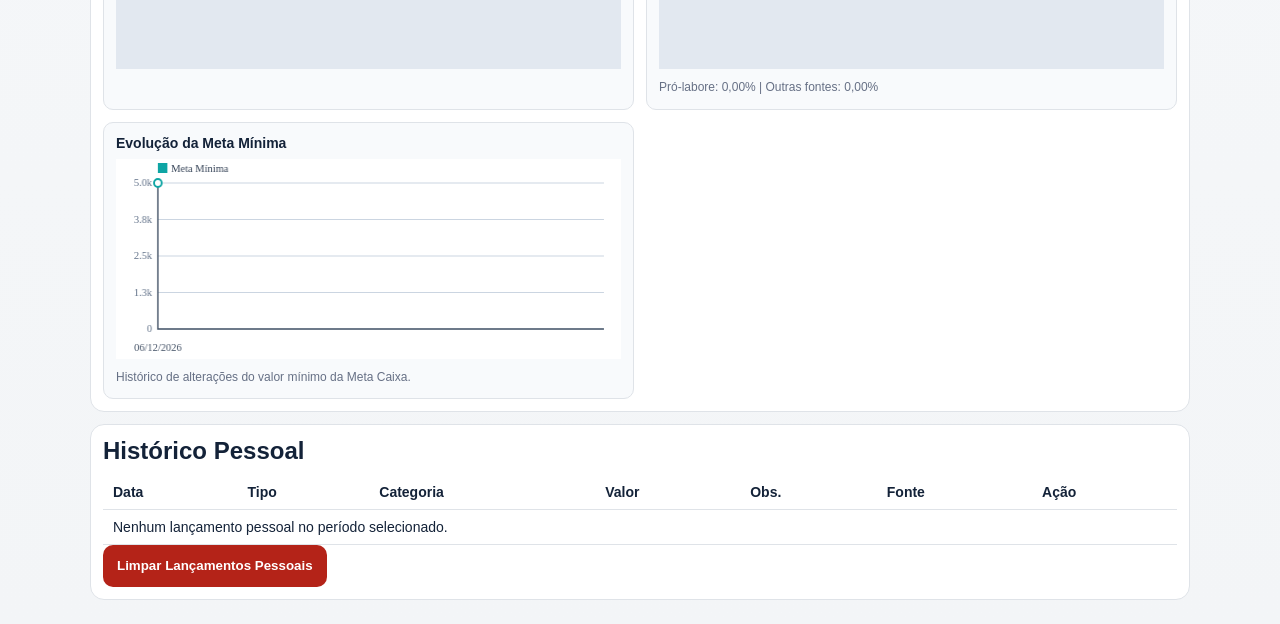
==== commit 26c00781: "Add debt payoff planning tab" ====
--- a/docs/index.html
+++ b/docs/index.html
@@ -19,6 +19,7 @@
   <nav class="tabs no-print" aria-label="Navegação principal">
     <button type="button" class="tab is-active" data-tab-target="personal">Painel Financeiro</button>
     <button type="button" class="tab" data-tab-target="prosperity">Conselho Zadoni</button>
+    <button type="button" class="tab" data-tab-target="debts">Plano Nome Limpo</button>
   </nav>
 
   <main class="container">
@@ -258,6 +259,135 @@
         <div id="wisdomPrinciples" class="principles-grid"></div>
       </section>
     </section>
+
+    <section class="screen" data-screen="debts">
+      <section class="card wisdom-hero debt-hero">
+        <div>
+          <span id="debtStatusPill" class="wisdom-pill neutral">Mapeamento necessário</span>
+          <h2>Plano Nome Limpo</h2>
+          <p id="debtFreedomMessage">Cadastre cada credor, mesmo valores pequenos. O primeiro milagre financeiro aqui é trocar vergonha por ordem.</p>
+        </div>
+        <div class="wisdom-score">
+          <span>Crédito limpo</span>
+          <strong id="debtCleanProgress">0%</strong>
+        </div>
+      </section>
+
+      <section class="card no-print">
+        <h2>Credor e Negociação</h2>
+        <p class="muted">Registre dívidas antigas, acordos, próximos contatos e pagamentos até zerar pendências.</p>
+        <form id="debtForm" class="grid">
+          <label>
+            Credor
+            <input type="text" id="debtCreditor" placeholder="Ex: banco, loja, cartão" required />
+          </label>
+          <label>
+            Valor original (R$)
+            <input type="number" id="debtOriginalAmount" min="0.01" step="0.01" required />
+          </label>
+          <label>
+            Valor negociado (R$)
+            <input type="number" id="debtNegotiatedAmount" min="0" step="0.01" placeholder="Opcional" />
+          </label>
+          <label>
+            Valor já pago (R$)
+            <input type="number" id="debtPaidAmount" min="0" step="0.01" />
+          </label>
+          <label>
+            Vencimento original
+            <input type="date" id="debtDueDate" />
+          </label>
+          <label>
+            Próxima ação
+            <input type="date" id="debtNextActionDate" />
+          </label>
+          <label>
+            Status
+            <select id="debtStatus" required>
+              <option value="Atrasado">Atrasado</option>
+              <option value="Em negociação">Em negociação</option>
+              <option value="Acordo ativo">Acordo ativo</option>
+              <option value="Quitado">Quitado</option>
+              <option value="Contestar">Contestar</option>
+            </select>
+          </label>
+          <label>
+            Prioridade
+            <select id="debtPriority">
+              <option value="Alta">Alta</option>
+              <option value="Média">Média</option>
+              <option value="Baixa">Baixa</option>
+            </select>
+          </label>
+          <label>
+            Contato do credor
+            <input type="text" id="debtContact" placeholder="Telefone, WhatsApp, e-mail" />
+          </label>
+          <label>
+            Observações do acordo
+            <input type="text" id="debtNotes" placeholder="Parcelas, proposta, protocolo" />
+          </label>
+          <div class="actions">
+            <button type="submit" id="debtSubmitBtn">Salvar Credor</button>
+            <button type="button" id="debtCancelEdit" class="ghost" hidden>Cancelar edição</button>
+          </div>
+        </form>
+      </section>
+
+      <section class="card">
+        <h2>Mapa da Dívida</h2>
+        <div class="kpis">
+          <article><span>Credores</span><strong id="debtKpiCreditors">0</strong></article>
+          <article><span>Total original</span><strong id="debtKpiOriginal">R$ 0,00</strong></article>
+          <article><span>Total negociado</span><strong id="debtKpiNegotiated">R$ 0,00</strong></article>
+          <article><span>Total pago</span><strong id="debtKpiPaid">R$ 0,00</strong></article>
+          <article><span>Falta quitar</span><strong id="debtKpiRemaining">R$ 0,00</strong></article>
+          <article><span>Próximas ações</span><strong id="debtKpiUpcoming">0</strong></article>
+        </div>
+      </section>
+
+      <section class="card">
+        <h2>Evolução das Negociações</h2>
+        <div class="dash-grid">
+          <div class="chart-card">
+            <h3 class="chart-title">Original, Negociado, Pago e Falta</h3>
+            <canvas id="debtNegotiationChart" height="240"></canvas>
+          </div>
+          <div class="chart-card">
+            <h3 class="chart-title">Dívidas por Status</h3>
+            <canvas id="debtStatusChart" height="240"></canvas>
+          </div>
+        </div>
+      </section>
+
+      <section class="card">
+        <h2>Roteiro de Libertação Financeira</h2>
+        <div id="debtRabbiGuidance" class="wisdom-list"></div>
+      </section>
+
+      <section class="card">
+        <h2>Credores Cadastrados</h2>
+        <div class="table-wrap">
+          <table id="debtTable" class="mobile-card-table">
+            <thead>
+              <tr>
+                <th>Credor</th>
+                <th>Status</th>
+                <th>Original</th>
+                <th>Negociado</th>
+                <th>Pago</th>
+                <th>Falta</th>
+                <th>Próxima ação</th>
+                <th class="no-print">Ação</th>
+              </tr>
+            </thead>
+            <tbody id="debtTableBody">
+              <tr><td colspan="8">Nenhum credor cadastrado.</td></tr>
+            </tbody>
+          </table>
+        </div>
+      </section>
+    </section>
   </main>
 </body>
 </html>
--- a/docs/style.css
+++ b/docs/style.css
@@ -775,6 +775,46 @@
   font-weight: 800;
 }
 
+.debt-hero {
+  border-left-color: #991b1b;
+}
+
+.debt-status-badge {
+  display: inline-flex;
+  align-items: center;
+  border-radius: 999px;
+  padding: 3px 9px;
+  font-size: 12px;
+  font-weight: 800;
+  background: #f1f5f9;
+  color: #334155;
+}
+
+.debt-status-badge.atrasado {
+  background: #fee2e2;
+  color: #991b1b;
+}
+
+.debt-status-badge.em-negociação {
+  background: #ffedd5;
+  color: #9a3412;
+}
+
+.debt-status-badge.acordo-ativo {
+  background: #dbeafe;
+  color: #1d4ed8;
+}
+
+.debt-status-badge.quitado {
+  background: #dcfce7;
+  color: #166534;
+}
+
+.debt-status-badge.contestar {
+  background: #f1f5f9;
+  color: #334155;
+}
+
 .personal-type {
   display: inline-block;
   padding: 2px 8px;
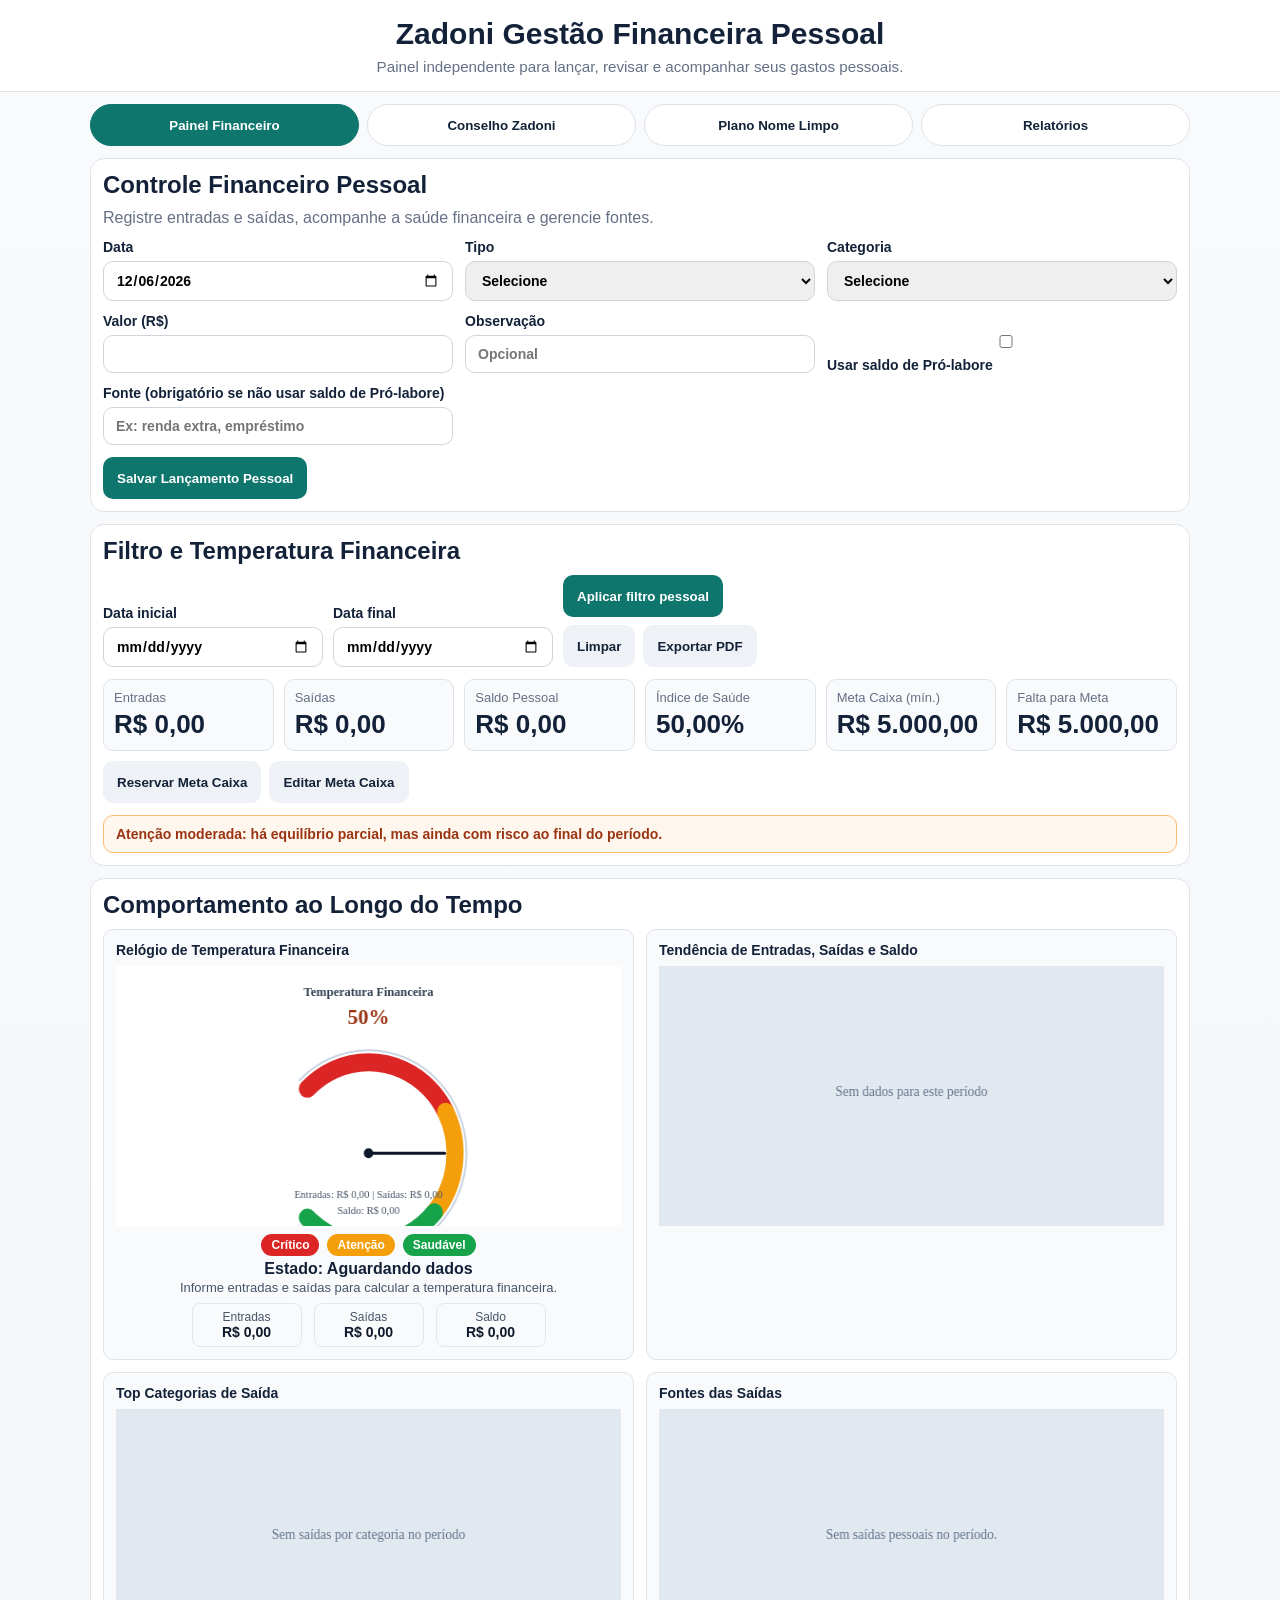
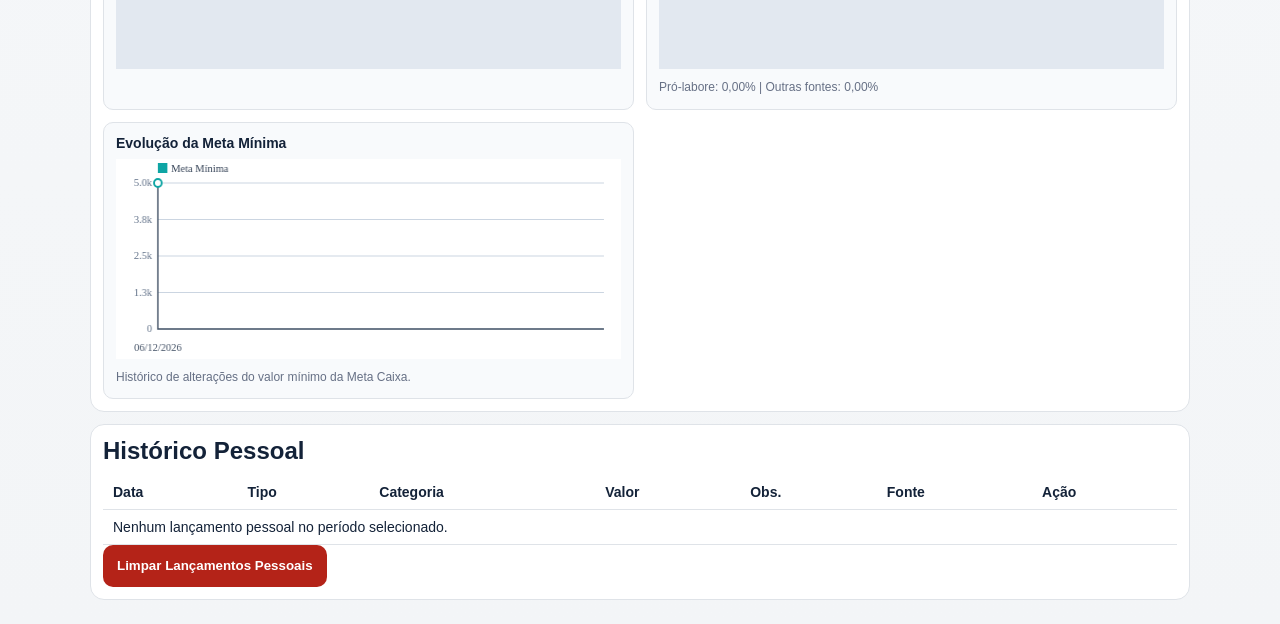
==== commit e8f84277: "Add consolidated period PDF reports" ====
--- a/docs/index.html
+++ b/docs/index.html
@@ -20,6 +20,7 @@
     <button type="button" class="tab is-active" data-tab-target="personal">Painel Financeiro</button>
     <button type="button" class="tab" data-tab-target="prosperity">Conselho Zadoni</button>
     <button type="button" class="tab" data-tab-target="debts">Plano Nome Limpo</button>
+    <button type="button" class="tab" data-tab-target="reports">Relatórios</button>
   </nav>
 
   <main class="container">
@@ -388,6 +389,113 @@
         </div>
       </section>
     </section>
+
+    <section class="screen" data-screen="reports">
+      <section class="report-heading">
+        <h1>Relatório Consolidado Zadoni</h1>
+        <p id="consolidatedReportPeriod">Período: todos os lançamentos</p>
+        <p id="consolidatedReportGeneratedAt">Gerado em: -</p>
+      </section>
+
+      <section class="card no-print">
+        <h2>Gerar Relatório por Período</h2>
+        <div class="filters">
+          <label>
+            Data inicial
+            <input type="date" id="consolidatedReportStartDate" />
+          </label>
+          <label>
+            Data final
+            <input type="date" id="consolidatedReportEndDate" />
+          </label>
+          <div class="actions-inline">
+            <button type="button" id="applyConsolidatedReport">Gerar relatório</button>
+            <button type="button" id="clearConsolidatedReport" class="ghost">Limpar período</button>
+            <button type="button" id="exportConsolidatedReportPdf" class="ghost">Exportar PDF</button>
+          </div>
+        </div>
+      </section>
+
+      <section class="card">
+        <h2>Resumo Consolidado</h2>
+        <div class="kpis">
+          <article><span>Entradas no período</span><strong id="reportKpiEntries">R$ 0,00</strong></article>
+          <article><span>Saídas no período</span><strong id="reportKpiExits">R$ 0,00</strong></article>
+          <article><span>Saldo do período</span><strong id="reportKpiBalance">R$ 0,00</strong></article>
+          <article><span>Saúde financeira</span><strong id="reportKpiHealth">0,00%</strong></article>
+          <article><span>Falta quitar em dívidas</span><strong id="reportKpiDebtRemaining">R$ 0,00</strong></article>
+          <article><span>Progresso nome limpo</span><strong id="reportKpiDebtProgress">0%</strong></article>
+        </div>
+      </section>
+
+      <section class="card">
+        <h2>Gráficos do Relatório</h2>
+        <div class="dash-grid">
+          <div class="chart-card">
+            <h3 class="chart-title">Entradas, Saídas e Saldo</h3>
+            <canvas id="reportCashflowChart" height="240"></canvas>
+          </div>
+          <div class="chart-card">
+            <h3 class="chart-title">Principais Saídas</h3>
+            <canvas id="reportCategoryChart" height="240"></canvas>
+          </div>
+          <div class="chart-card">
+            <h3 class="chart-title">Situação das Dívidas</h3>
+            <canvas id="reportDebtChart" height="240"></canvas>
+          </div>
+          <div class="chart-card">
+            <h3 class="chart-title">Dívidas por Status</h3>
+            <canvas id="reportDebtStatusChart" height="240"></canvas>
+          </div>
+        </div>
+      </section>
+
+      <section class="card">
+        <h2>Leitura Executiva</h2>
+        <div id="reportExecutiveSummary" class="wisdom-list"></div>
+      </section>
+
+      <section class="card">
+        <h2>Lançamentos do Período</h2>
+        <div class="table-wrap">
+          <table>
+            <thead>
+              <tr>
+                <th>Data</th>
+                <th>Tipo</th>
+                <th>Categoria</th>
+                <th>Valor</th>
+                <th>Fonte/Obs.</th>
+              </tr>
+            </thead>
+            <tbody id="reportTransactionsBody">
+              <tr><td colspan="5">Nenhum lançamento no período.</td></tr>
+            </tbody>
+          </table>
+        </div>
+      </section>
+
+      <section class="card">
+        <h2>Credores e Acordos</h2>
+        <div class="table-wrap">
+          <table>
+            <thead>
+              <tr>
+                <th>Credor</th>
+                <th>Status</th>
+                <th>Negociado</th>
+                <th>Pago</th>
+                <th>Falta</th>
+                <th>Próxima ação</th>
+              </tr>
+            </thead>
+            <tbody id="reportDebtsBody">
+              <tr><td colspan="6">Nenhum credor cadastrado.</td></tr>
+            </tbody>
+          </table>
+        </div>
+      </section>
+    </section>
   </main>
 </body>
 </html>
--- a/docs/style.css
+++ b/docs/style.css
@@ -1232,7 +1232,10 @@
     margin: 0;
   }
 
-  .screen,
+  .screen {
+    display: none;
+  }
+
   .screen.is-active {
     display: block;
   }
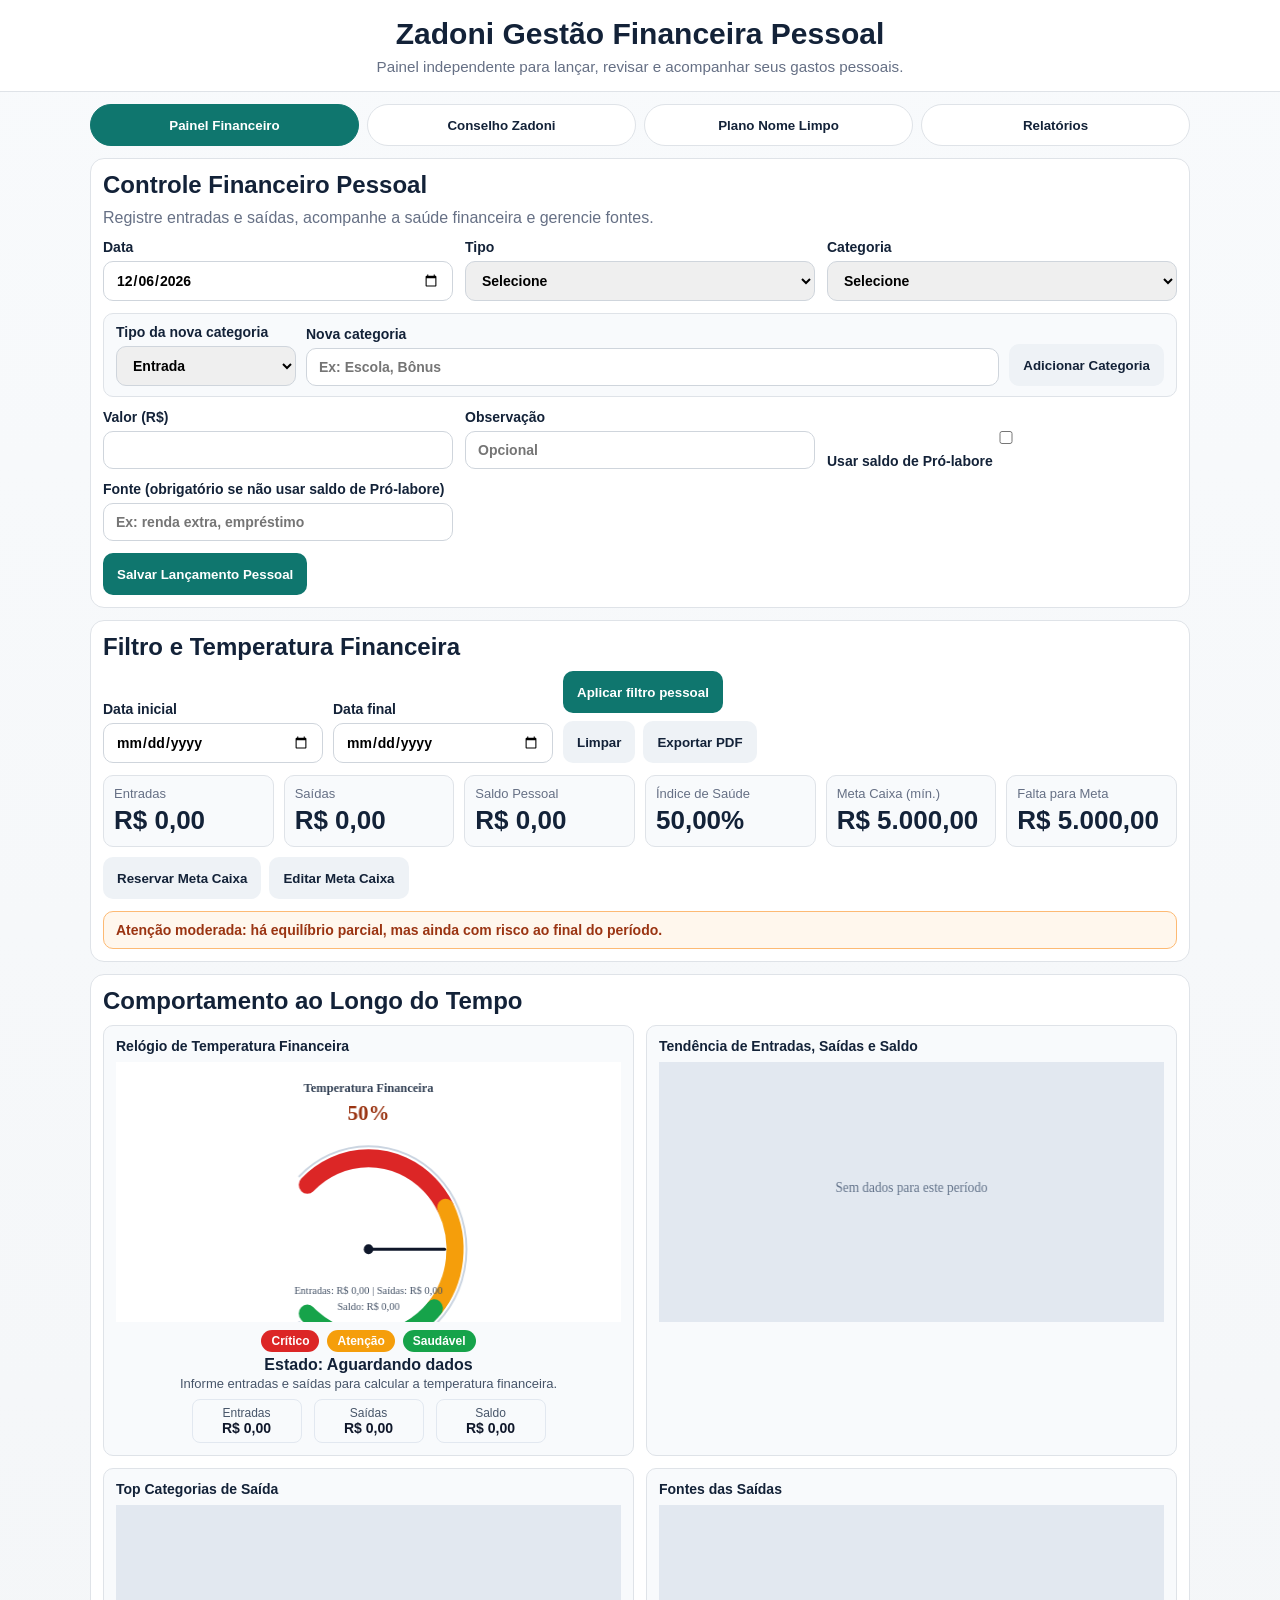
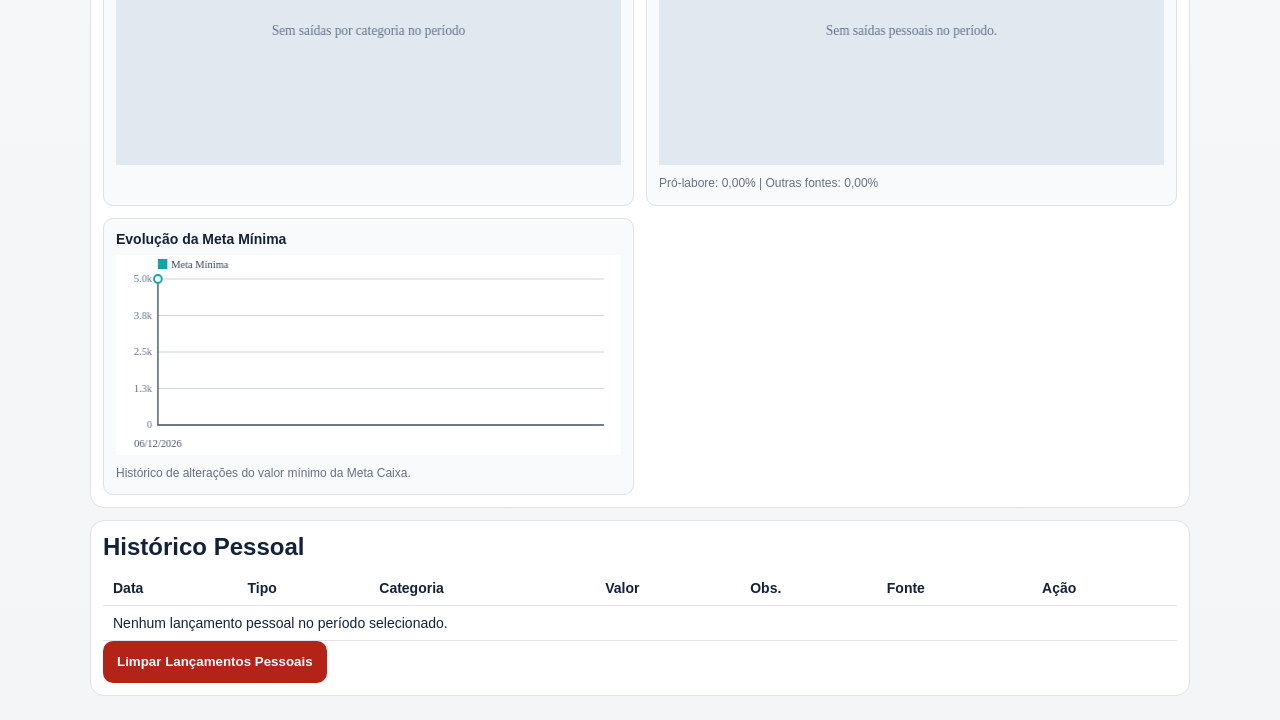
==== commit 47596e91: "Add custom personal categories" ====
--- a/docs/index.html
+++ b/docs/index.html
@@ -52,26 +52,22 @@
             Categoria
             <select id="personalCategory" required>
               <option value="">Selecione</option>
-              <option value="Renda">Renda</option>
-              <option value="Alimentação">Alimentação</option>
-              <option value="Transporte">Transporte</option>
-              <option value="Moradia">Moradia</option>
-              <option value="Saúde">Saúde</option>
-              <option value="Educação">Educação</option>
-              <option value="Lazer">Lazer</option>
-              <option value="Dívidas">Dívidas</option>
-              <option value="Recompra para negócio">Recompra para negócio</option>
-              <option value="Tráfego pago">Tráfego pago</option>
-              <option value="Roupas">Roupas</option>
-              <option value="Beleza">Beleza</option>
-              <option value="Cuidados pessoais">Cuidados pessoais</option>
-              <option value="Dízimos">Dízimos</option>
-              <option value="Investimentos">Investimentos</option>
-              <option value="Doações">Doações</option>
-              <option value="Oferta">Oferta</option>
-              <option value="Outros">Outros</option>
             </select>
           </label>
+          <div class="category-manager">
+            <label>
+              Tipo da nova categoria
+              <select id="newPersonalCategoryType">
+                <option value="entry">Entrada</option>
+                <option value="exit">Saída</option>
+              </select>
+            </label>
+            <label>
+              Nova categoria
+              <input type="text" id="newPersonalCategoryName" placeholder="Ex: Escola, Bônus" />
+            </label>
+            <button type="button" id="addPersonalCategory" class="ghost">Adicionar Categoria</button>
+          </div>
           <label>
             Valor (R$)
             <input type="number" id="personalAmount" min="0.01" step="0.01" required />
--- a/docs/style.css
+++ b/docs/style.css
@@ -170,6 +170,18 @@
   align-items: end;
 }
 
+.category-manager {
+  grid-column: 1 / -1;
+  display: grid;
+  grid-template-columns: 1fr;
+  gap: 10px;
+  align-items: end;
+  padding: 10px 12px;
+  border: 1px solid var(--line);
+  border-radius: 10px;
+  background: #f8fafc;
+}
+
 button {
   border: 0;
   border-radius: 10px;
@@ -1146,6 +1158,10 @@
     grid-template-columns: repeat(3, minmax(160px, 220px)) 1fr;
   }
 
+  .category-manager {
+    grid-template-columns: minmax(140px, 180px) minmax(220px, 1fr) auto;
+  }
+
   .kpis {
     grid-template-columns: repeat(auto-fit, minmax(150px, 1fr));
   }
